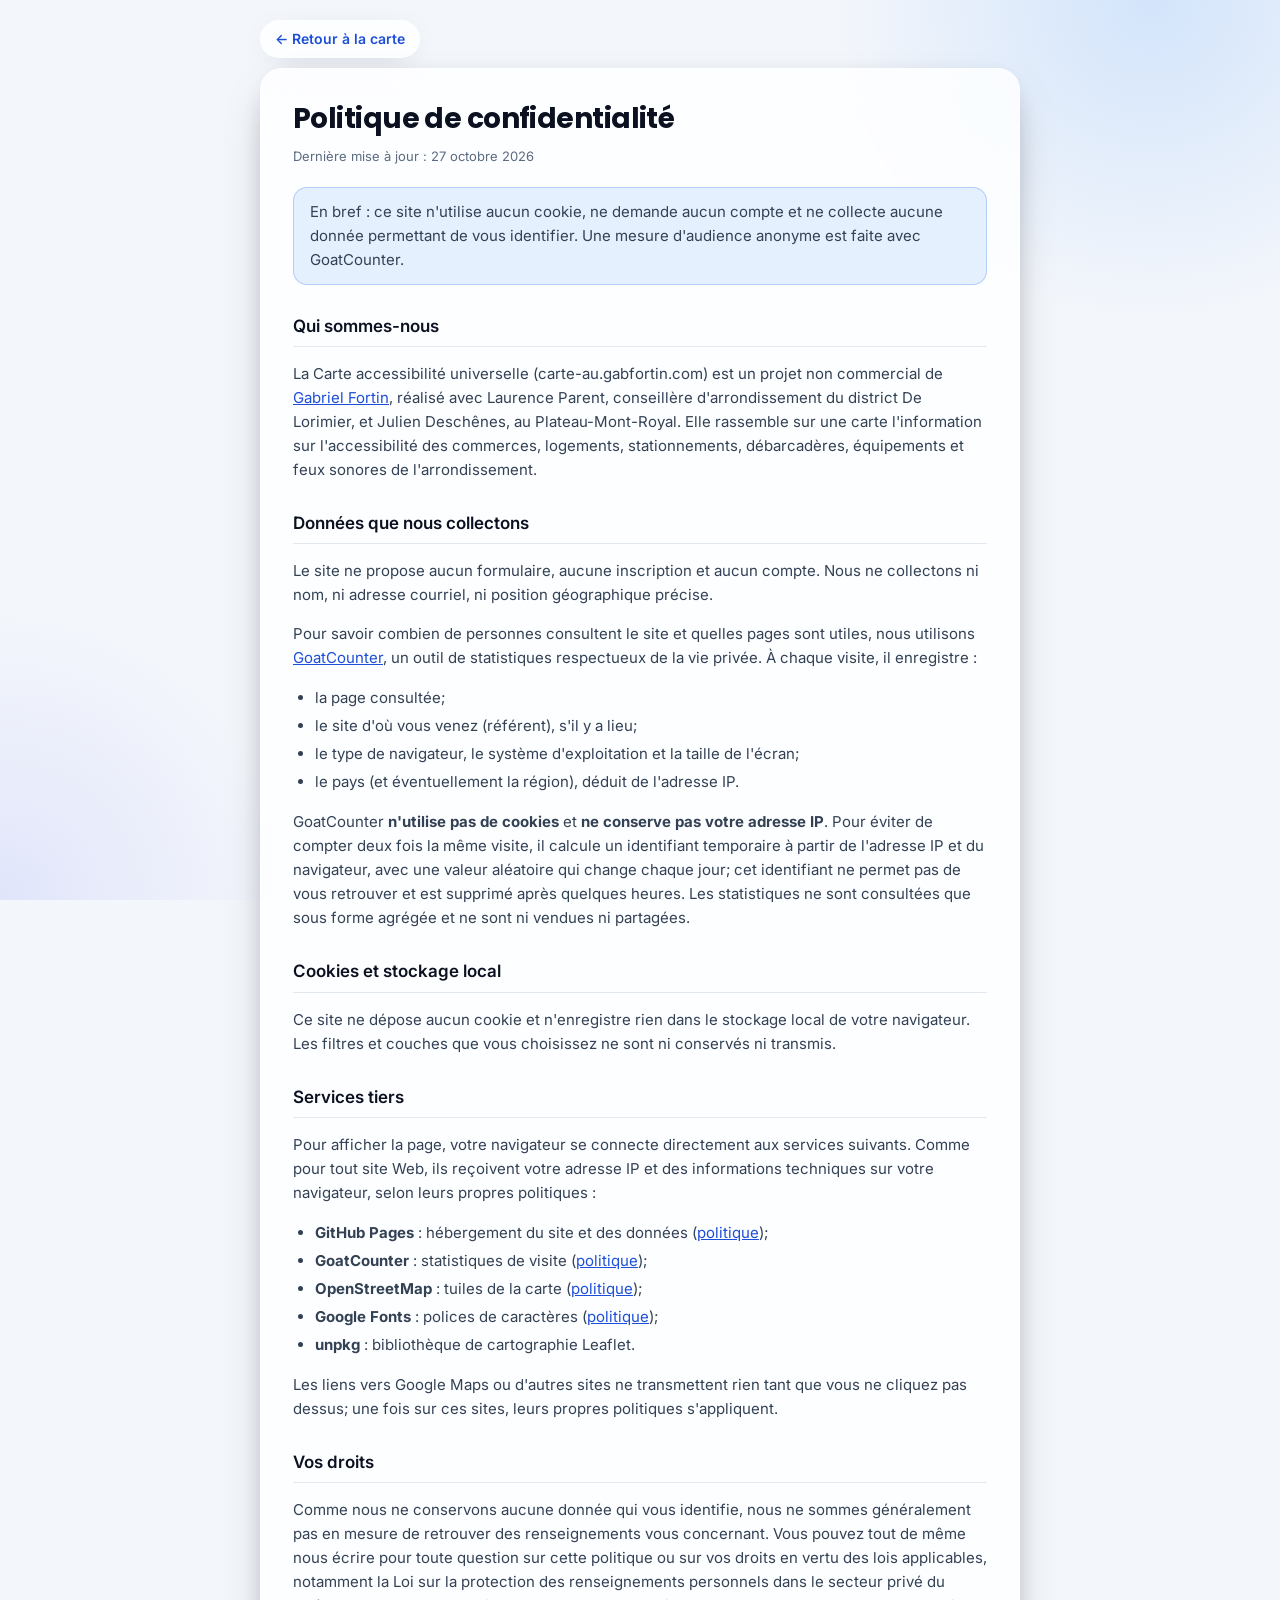
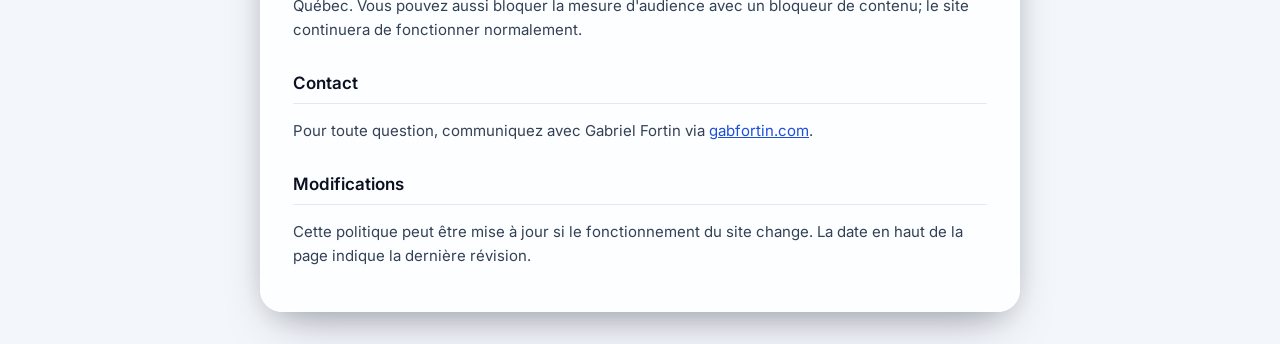
==== confidentialite.html @ c8e8d58e "v1b" ====
<!DOCTYPE html>
<html lang="fr">
<head>
  <meta charset="UTF-8">
  <meta name="viewport" content="width=device-width, initial-scale=1">
  <title>Confidentialité — Carte accessibilité universelle</title>
  <meta name="description" content="Politique de confidentialité de la Carte accessibilité universelle.">
  <meta name="author" content="Gabriel Fortin">
  <link rel="canonical" href="https://carte-au.gabfortin.com/confidentialite.html">

  <meta property="og:type" content="website">
  <meta property="og:site_name" content="Carte accessibilité universelle">
  <meta property="og:title" content="Confidentialité — Carte accessibilité universelle">
  <meta property="og:description" content="Politique de confidentialité de la Carte accessibilité universelle.">
  <meta property="og:url" content="https://carte-au.gabfortin.com/confidentialite.html">

  <link rel="icon" type="image/svg+xml" href="img/favicon.svg">
  <script>window.goatcounter = {path: function(p) { return location.host + p }}</script>
  <script data-goatcounter="https://gabfortin.goatcounter.com/count" async src="//gc.zgo.at/count.js"></script>

  <link rel="preconnect" href="https://fonts.googleapis.com">
  <link rel="preconnect" href="https://fonts.gstatic.com" crossorigin>
  <link href="https://fonts.googleapis.com/css2?family=Inter:wght@400;500;600;700&family=Poppins:wght@600;700&display=swap" rel="stylesheet">

  <style>
    * { box-sizing: border-box; }
    html { background: #f3f6fb; }
    body {
      font-family: 'Inter', -apple-system, BlinkMacSystemFont, 'Segoe UI', Roboto, sans-serif;
      -webkit-font-smoothing: antialiased;
      color: #334155;
      margin: 0;
      padding: 0 16px 32px;
      line-height: 1.6;
      background:
        radial-gradient(40vmax 40vmax at 90% 0%, rgba(96, 165, 250, 0.22), transparent 62%),
        radial-gradient(36vmax 36vmax at 0% 100%, rgba(129, 140, 248, 0.16), transparent 62%),
        #f3f6fb;
      background-attachment: fixed;
      min-height: 100vh;
    }
    .page { max-width: 760px; margin: 0 auto; }
    .back {
      display: inline-block;
      margin: 20px 0 10px;
      padding: 7px 14px;
      border-radius: 999px;
      background: rgba(255, 255, 255, 0.82);
      border: 1px solid rgba(255, 255, 255, 0.55);
      box-shadow: 0 8px 32px -12px rgba(15, 23, 42, 0.22);
      color: #1d4ed8;
      text-decoration: none;
      font-size: 14px;
      font-weight: 600;
    }
    .back:hover { text-decoration: underline; }
    .card {
      background: rgba(255, 255, 255, 0.82);
      -webkit-backdrop-filter: blur(20px) saturate(180%);
              backdrop-filter: blur(20px) saturate(180%);
      border: 1px solid rgba(255, 255, 255, 0.55);
      border-radius: 22px;
      box-shadow: 0 8px 32px -12px rgba(15, 23, 42, 0.22), 0 20px 50px -18px rgba(11, 17, 32, 0.35);
      padding: 28px 32px;
    }
    h1 {
      font-family: 'Poppins', 'Inter', sans-serif;
      color: #0b1120;
      font-size: 28px;
      font-weight: 700;
      letter-spacing: -0.02em;
      margin: 0 0 4px;
    }
    .updated { color: #5b6b80; font-size: 13px; margin: 0 0 20px; }
    h2 {
      color: #0b1120;
      font-size: 17px;
      font-weight: 600;
      margin: 28px 0 8px;
      padding-bottom: 6px;
      border-bottom: 1px solid #e2e8f0;
    }
    p, li { font-size: 15px; }
    ul { padding-left: 22px; }
    li { margin: 4px 0; }
    a { color: #1d4ed8; }
    .summary {
      background: rgba(219, 234, 254, 0.7);
      border: 1px solid rgba(37, 99, 235, 0.25);
      border-radius: 14px;
      padding: 12px 16px;
      margin: 0 0 8px;
    }
    @media (max-width: 600px) {
      .card { padding: 20px 18px; }
      h1 { font-size: 22px; }
    }
  </style>
</head>
<body>
<div class="page">
  <a class="back" href="./">← Retour à la carte</a>
  <div class="card">
    <h1>Politique de confidentialité</h1>
    <p class="updated">Dernière mise à jour : 27 octobre 2026</p>

    <p class="summary">En bref : ce site n'utilise aucun cookie, ne demande aucun compte et ne collecte aucune donnée permettant de vous identifier. Une mesure d'audience anonyme est faite avec GoatCounter.</p>

    <h2>Qui sommes-nous</h2>
    <p>La Carte accessibilité universelle (carte-au.gabfortin.com) est un projet non commercial de <a href="https://gabfortin.com" target="_blank" rel="noopener">Gabriel Fortin</a>, réalisé avec Laurence Parent, conseillère d'arrondissement du district De Lorimier, et Julien Deschênes, au Plateau-Mont-Royal. Elle rassemble sur une carte l'information sur l'accessibilité des commerces, logements, stationnements, débarcadères, équipements et feux sonores de l'arrondissement.</p>

    <h2>Données que nous collectons</h2>
    <p>Le site ne propose aucun formulaire, aucune inscription et aucun compte. Nous ne collectons ni nom, ni adresse courriel, ni position géographique précise.</p>
    <p>Pour savoir combien de personnes consultent le site et quelles pages sont utiles, nous utilisons <a href="https://www.goatcounter.com" target="_blank" rel="noopener">GoatCounter</a>, un outil de statistiques respectueux de la vie privée. À chaque visite, il enregistre :</p>
    <ul>
      <li>la page consultée;</li>
      <li>le site d'où vous venez (référent), s'il y a lieu;</li>
      <li>le type de navigateur, le système d'exploitation et la taille de l'écran;</li>
      <li>le pays (et éventuellement la région), déduit de l'adresse IP.</li>
    </ul>
    <p>GoatCounter <strong>n'utilise pas de cookies</strong> et <strong>ne conserve pas votre adresse IP</strong>. Pour éviter de compter deux fois la même visite, il calcule un identifiant temporaire à partir de l'adresse IP et du navigateur, avec une valeur aléatoire qui change chaque jour; cet identifiant ne permet pas de vous retrouver et est supprimé après quelques heures. Les statistiques ne sont consultées que sous forme agrégée et ne sont ni vendues ni partagées.</p>

    <h2>Cookies et stockage local</h2>
    <p>Ce site ne dépose aucun cookie et n'enregistre rien dans le stockage local de votre navigateur. Les filtres et couches que vous choisissez ne sont ni conservés ni transmis.</p>

    <h2>Services tiers</h2>
    <p>Pour afficher la page, votre navigateur se connecte directement aux services suivants. Comme pour tout site Web, ils reçoivent votre adresse IP et des informations techniques sur votre navigateur, selon leurs propres politiques :</p>
    <ul>
      <li><strong>GitHub Pages</strong> : hébergement du site et des données (<a href="https://docs.github.com/fr/site-policy/privacy-policies/github-general-privacy-statement" target="_blank" rel="noopener">politique</a>);</li>
      <li><strong>GoatCounter</strong> : statistiques de visite (<a href="https://www.goatcounter.com/help/privacy" target="_blank" rel="noopener">politique</a>);</li>
      <li><strong>OpenStreetMap</strong> : tuiles de la carte (<a href="https://osmfoundation.org/wiki/Privacy_Policy" target="_blank" rel="noopener">politique</a>);</li>
      <li><strong>Google Fonts</strong> : polices de caractères (<a href="https://policies.google.com/privacy?hl=fr" target="_blank" rel="noopener">politique</a>);</li>
      <li><strong>unpkg</strong> : bibliothèque de cartographie Leaflet.</li>
    </ul>
    <p>Les liens vers Google Maps ou d'autres sites ne transmettent rien tant que vous ne cliquez pas dessus; une fois sur ces sites, leurs propres politiques s'appliquent.</p>

    <h2>Vos droits</h2>
    <p>Comme nous ne conservons aucune donnée qui vous identifie, nous ne sommes généralement pas en mesure de retrouver des renseignements vous concernant. Vous pouvez tout de même nous écrire pour toute question sur cette politique ou sur vos droits en vertu des lois applicables, notamment la Loi sur la protection des renseignements personnels dans le secteur privé du Québec. Vous pouvez aussi bloquer la mesure d'audience avec un bloqueur de contenu; le site continuera de fonctionner normalement.</p>

    <h2>Contact</h2>
    <p>Pour toute question, communiquez avec Gabriel Fortin via <a href="https://gabfortin.com" target="_blank" rel="noopener">gabfortin.com</a>.</p>

    <h2>Modifications</h2>
    <p>Cette politique peut être mise à jour si le fonctionnement du site change. La date en haut de la page indique la dernière révision.</p>
  </div>
</div>
</body>
</html>
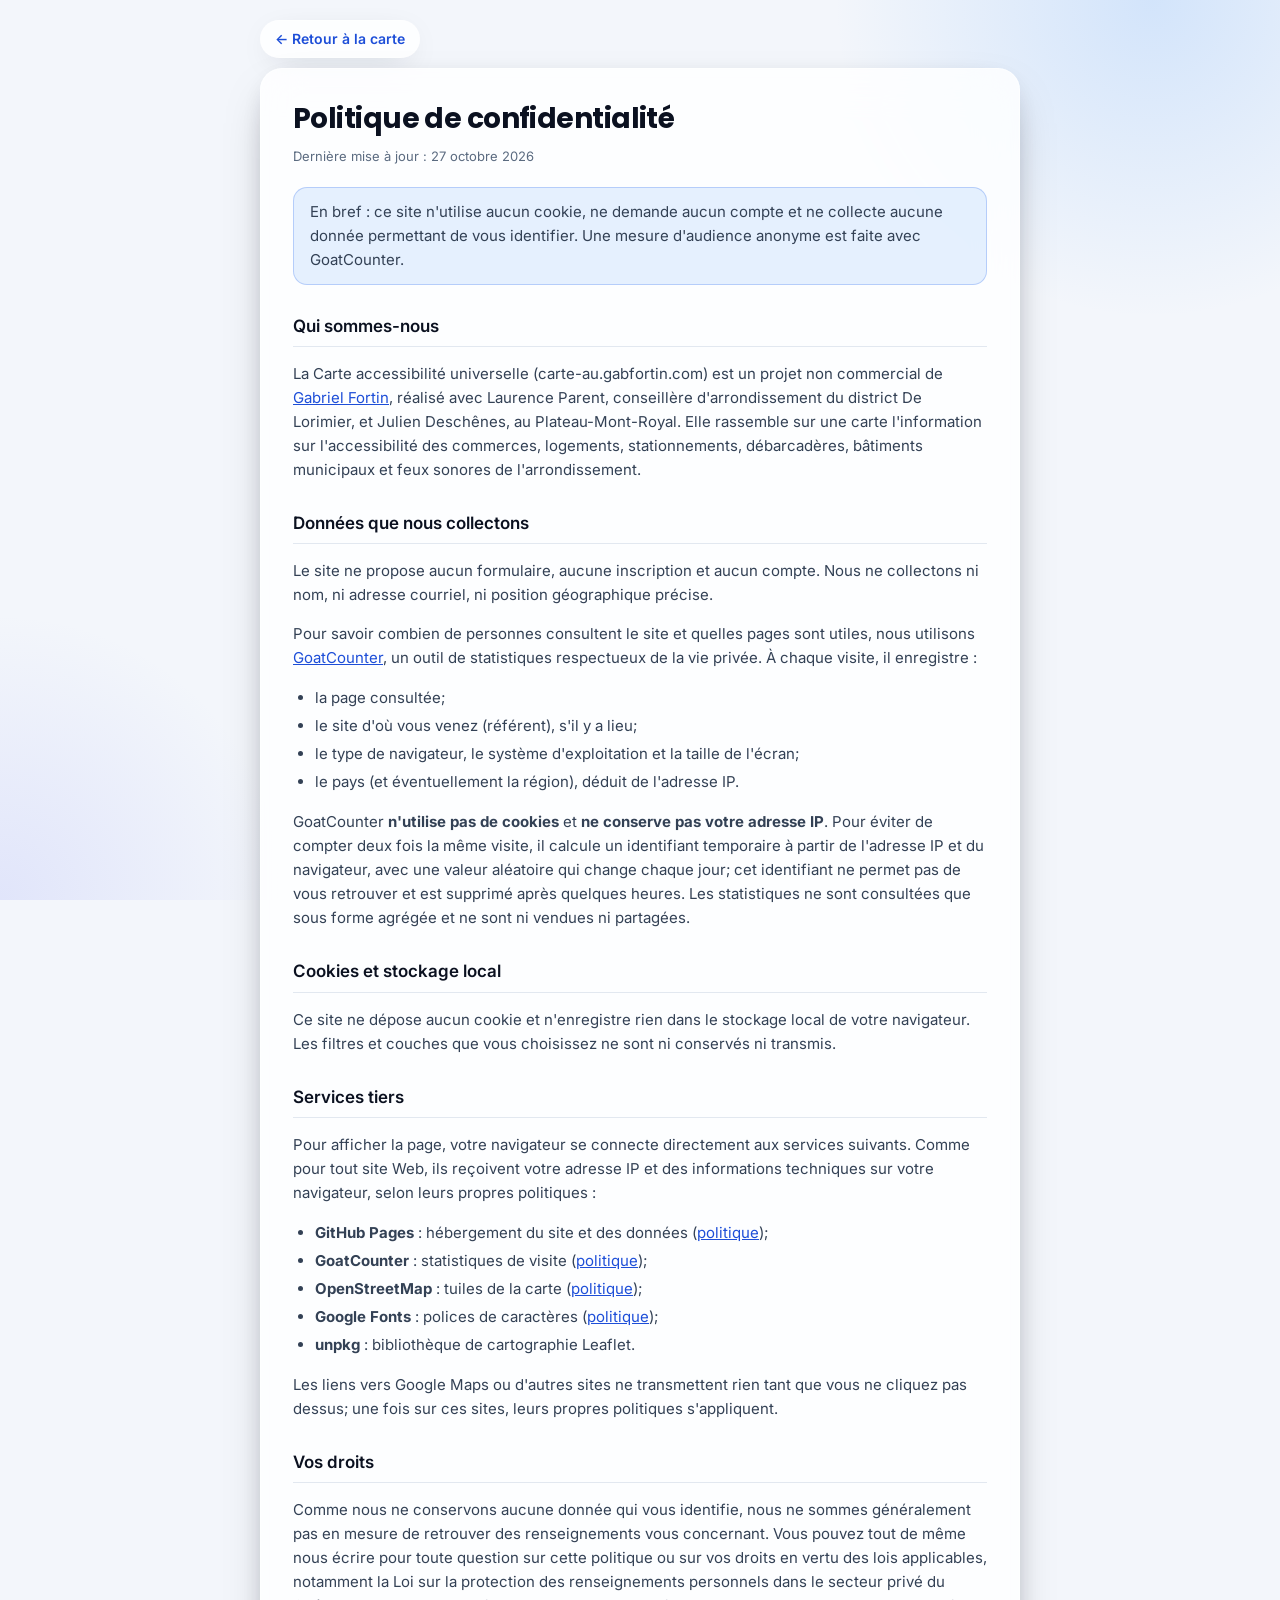
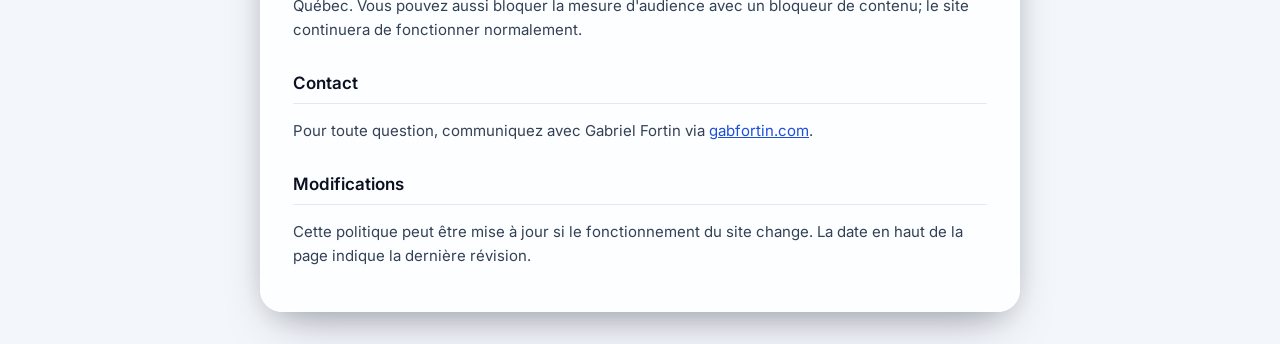
==== commit 977fe18c: "Minor update" ====
--- a/confidentialite.html
+++ b/confidentialite.html
@@ -107,7 +107,7 @@
     <p class="summary">En bref : ce site n'utilise aucun cookie, ne demande aucun compte et ne collecte aucune donnée permettant de vous identifier. Une mesure d'audience anonyme est faite avec GoatCounter.</p>
 
     <h2>Qui sommes-nous</h2>
-    <p>La Carte accessibilité universelle (carte-au.gabfortin.com) est un projet non commercial de <a href="https://gabfortin.com" target="_blank" rel="noopener">Gabriel Fortin</a>, réalisé avec Laurence Parent, conseillère d'arrondissement du district De Lorimier, et Julien Deschênes, au Plateau-Mont-Royal. Elle rassemble sur une carte l'information sur l'accessibilité des commerces, logements, stationnements, débarcadères, équipements et feux sonores de l'arrondissement.</p>
+    <p>La Carte accessibilité universelle (carte-au.gabfortin.com) est un projet non commercial de <a href="https://gabfortin.com" target="_blank" rel="noopener">Gabriel Fortin</a>, réalisé avec Laurence Parent, conseillère d'arrondissement du district De Lorimier, et Julien Deschênes, au Plateau-Mont-Royal. Elle rassemble sur une carte l'information sur l'accessibilité des commerces, logements, stationnements, débarcadères, bâtiments municipaux et feux sonores de l'arrondissement.</p>
 
     <h2>Données que nous collectons</h2>
     <p>Le site ne propose aucun formulaire, aucune inscription et aucun compte. Nous ne collectons ni nom, ni adresse courriel, ni position géographique précise.</p>
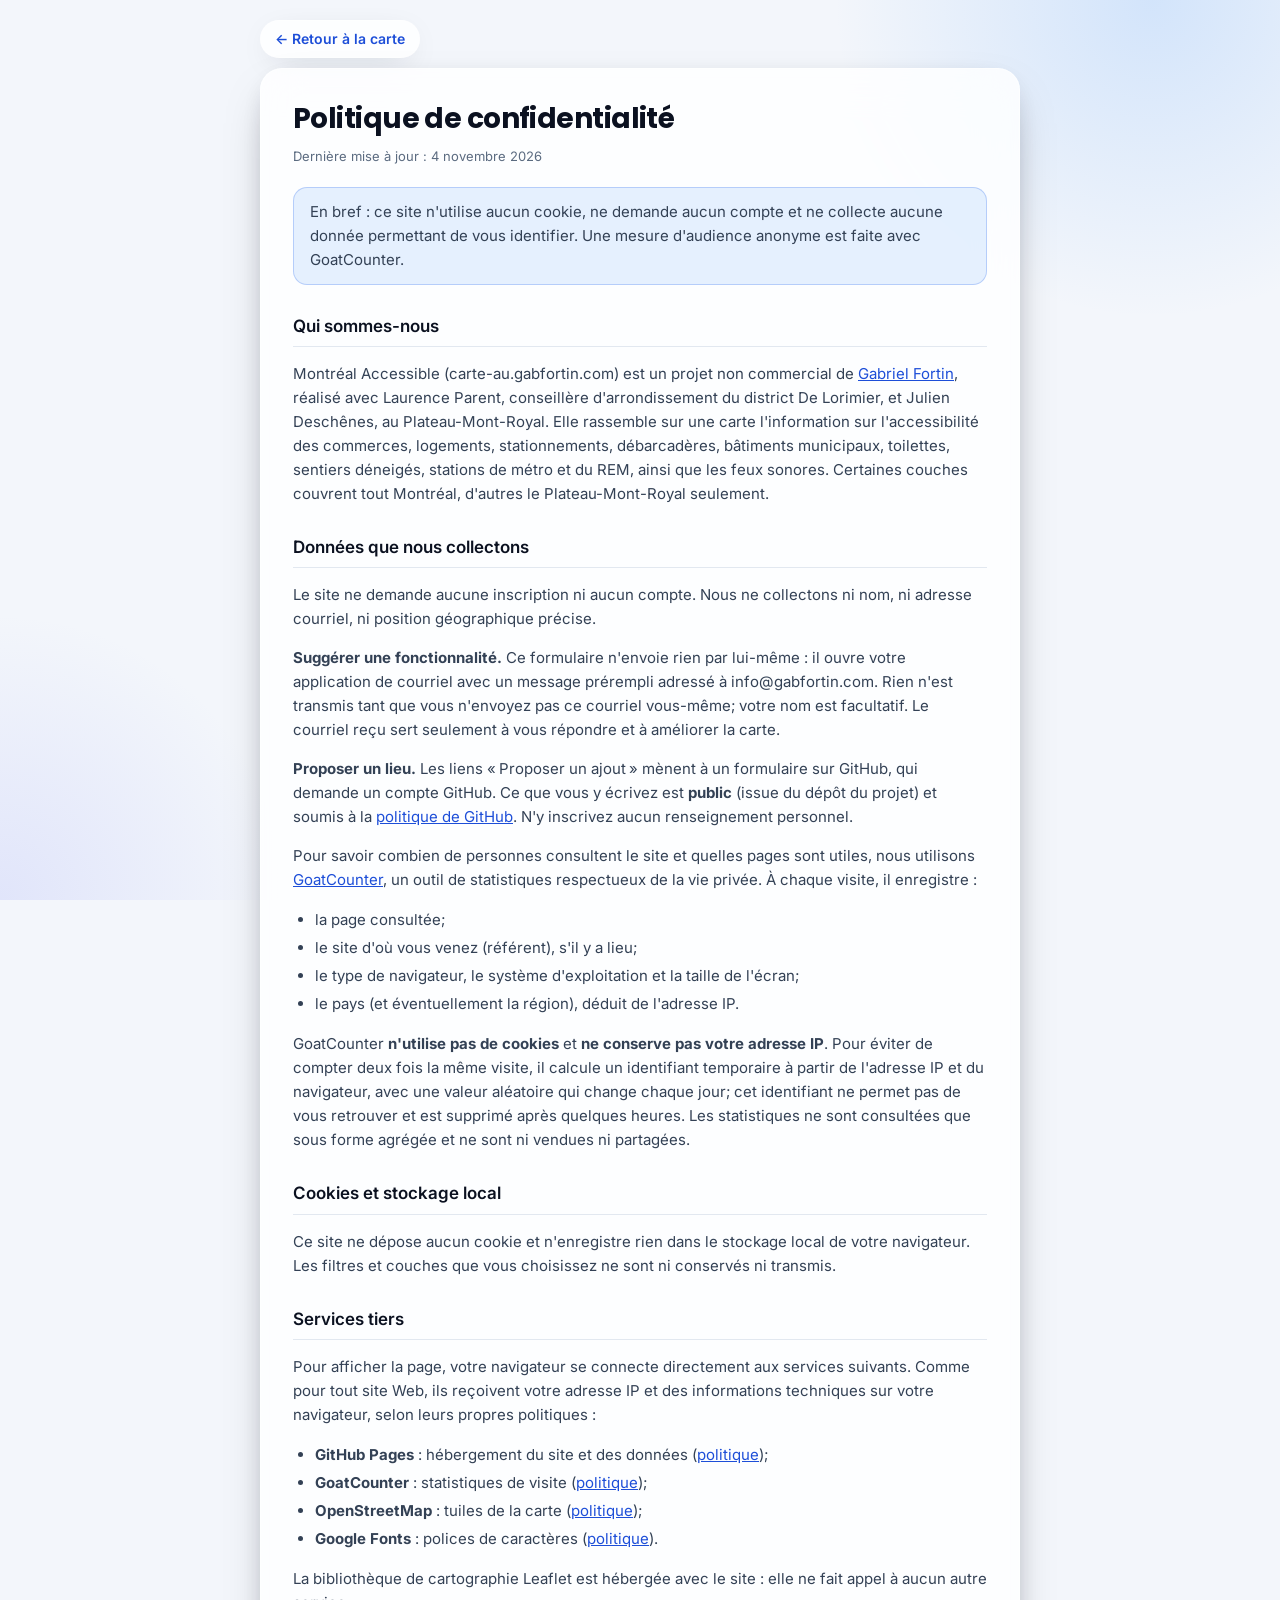
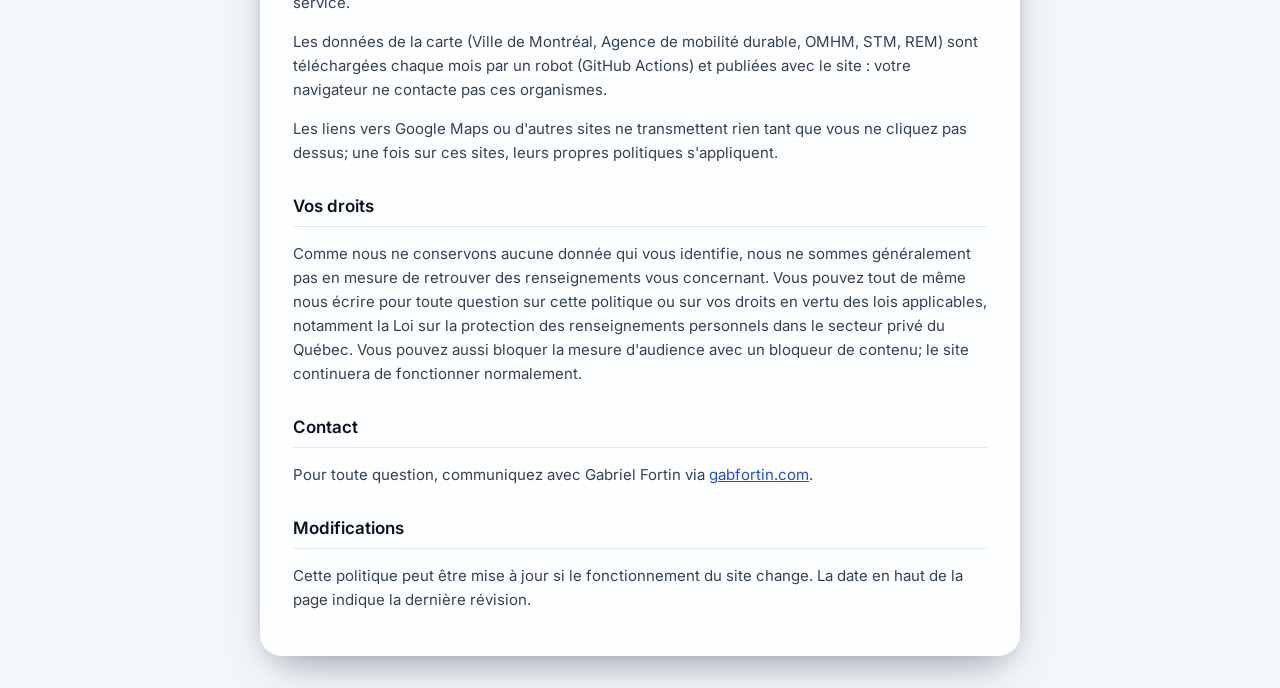
==== commit aa7e437a: "Correctifs majeurs" ====
--- a/confidentialite.html
+++ b/confidentialite.html
@@ -3,17 +3,19 @@
 <head>
   <meta charset="UTF-8">
   <meta name="viewport" content="width=device-width, initial-scale=1">
-  <title>Confidentialité — Carte accessibilité universelle</title>
-  <meta name="description" content="Politique de confidentialité de la Carte accessibilité universelle.">
+  <title>Confidentialité — Montréal Accessible</title>
+  <meta name="description" content="Politique de confidentialité de Montréal Accessible, la carte de l'accessibilité universelle à Montréal : aucun cookie, aucun compte, mesure d'audience anonyme.">
   <meta name="author" content="Gabriel Fortin">
   <link rel="canonical" href="https://carte-au.gabfortin.com/confidentialite.html">
 
   <meta property="og:type" content="website">
-  <meta property="og:site_name" content="Carte accessibilité universelle">
-  <meta property="og:title" content="Confidentialité — Carte accessibilité universelle">
-  <meta property="og:description" content="Politique de confidentialité de la Carte accessibilité universelle.">
+  <meta property="og:site_name" content="Montréal Accessible">
+  <meta property="og:title" content="Confidentialité — Montréal Accessible">
+  <meta property="og:description" content="Politique de confidentialité de Montréal Accessible, la carte de l'accessibilité universelle à Montréal : aucun cookie, aucun compte, mesure d'audience anonyme.">
   <meta property="og:url" content="https://carte-au.gabfortin.com/confidentialite.html">
 
+  <meta name="theme-color" content="#f3f6fb" media="(prefers-color-scheme: light)">
+  <meta name="theme-color" content="#0b1310" media="(prefers-color-scheme: dark)">
   <link rel="icon" type="image/svg+xml" href="img/favicon.svg">
   <script>window.goatcounter = {path: function(p) { return location.host + p }}</script>
   <script data-goatcounter="https://gabfortin.goatcounter.com/count" async src="//gc.zgo.at/count.js"></script>
@@ -95,6 +97,29 @@
       .card { padding: 20px 18px; }
       h1 { font-size: 22px; }
     }
+    /* Mode sombre : valeurs du dashboard verre (voir css/style.css) */
+    @media (prefers-color-scheme: dark) {
+      :root { color-scheme: dark; }
+      html { background: #0b1310; }
+      body {
+        color: #b4c4bb;
+        background:
+          radial-gradient(40vmax 40vmax at 90% 0%, rgba(96, 165, 250, 0.10), transparent 62%),
+          radial-gradient(36vmax 36vmax at 0% 100%, rgba(129, 140, 248, 0.08), transparent 62%),
+          #0b1310;
+        background-attachment: fixed;
+      }
+      .back, .card {
+        background: rgba(34, 45, 40, 0.82);
+        border-color: rgba(255, 255, 255, 0.08);
+        box-shadow: 0 1px 1px rgba(0, 0, 0, 0.2), 0 24px 60px -16px rgba(0, 0, 0, 0.6);
+      }
+      .back, a { color: #93c5fd; }
+      h1, h2, strong { color: #e4eee8; }
+      .updated { color: #8b9d94; }
+      h2 { border-bottom-color: rgba(255, 255, 255, 0.08); }
+      .summary { background: rgba(37, 99, 235, 0.16); border-color: rgba(147, 197, 253, 0.25); }
+    }
   </style>
 </head>
 <body>
@@ -102,16 +127,18 @@
   <a class="back" href="./">← Retour à la carte</a>
   <div class="card">
     <h1>Politique de confidentialité</h1>
-    <p class="updated">Dernière mise à jour : 27 octobre 2026</p>
+    <p class="updated">Dernière mise à jour : 4 novembre 2026</p>
 
-    <p class="summary">En bref : ce site n'utilise aucun cookie, ne demande aucun compte et ne collecte aucune donnée permettant de vous identifier. Une mesure d'audience anonyme est faite avec GoatCounter.</p>
+    <p class="summary">En bref : ce site n'utilise aucun cookie, ne demande aucun compte et ne collecte aucune donnée permettant de vous identifier. Une mesure d'audience anonyme est faite avec GoatCounter.</p>
 
     <h2>Qui sommes-nous</h2>
-    <p>La Carte accessibilité universelle (carte-au.gabfortin.com) est un projet non commercial de <a href="https://gabfortin.com" target="_blank" rel="noopener">Gabriel Fortin</a>, réalisé avec Laurence Parent, conseillère d'arrondissement du district De Lorimier, et Julien Deschênes, au Plateau-Mont-Royal. Elle rassemble sur une carte l'information sur l'accessibilité des commerces, logements, stationnements, débarcadères, bâtiments municipaux et feux sonores de l'arrondissement.</p>
+    <p>Montréal Accessible (carte-au.gabfortin.com) est un projet non commercial de <a href="https://gabfortin.com" target="_blank" rel="noopener">Gabriel Fortin</a>, réalisé avec Laurence Parent, conseillère d'arrondissement du district De Lorimier, et Julien Deschênes, au Plateau-Mont-Royal. Elle rassemble sur une carte l'information sur l'accessibilité des commerces, logements, stationnements, débarcadères, bâtiments municipaux, toilettes, sentiers déneigés, stations de métro et du REM, ainsi que les feux sonores. Certaines couches couvrent tout Montréal, d'autres le Plateau-Mont-Royal seulement.</p>
 
     <h2>Données que nous collectons</h2>
-    <p>Le site ne propose aucun formulaire, aucune inscription et aucun compte. Nous ne collectons ni nom, ni adresse courriel, ni position géographique précise.</p>
-    <p>Pour savoir combien de personnes consultent le site et quelles pages sont utiles, nous utilisons <a href="https://www.goatcounter.com" target="_blank" rel="noopener">GoatCounter</a>, un outil de statistiques respectueux de la vie privée. À chaque visite, il enregistre :</p>
+    <p>Le site ne demande aucune inscription ni aucun compte. Nous ne collectons ni nom, ni adresse courriel, ni position géographique précise.</p>
+    <p><strong>Suggérer une fonctionnalité.</strong> Ce formulaire n'envoie rien par lui-même : il ouvre votre application de courriel avec un message prérempli adressé à info@gabfortin.com. Rien n'est transmis tant que vous n'envoyez pas ce courriel vous-même; votre nom est facultatif. Le courriel reçu sert seulement à vous répondre et à améliorer la carte.</p>
+    <p><strong>Proposer un lieu.</strong> Les liens « Proposer un ajout » mènent à un formulaire sur GitHub, qui demande un compte GitHub. Ce que vous y écrivez est <strong>public</strong> (issue du dépôt du projet) et soumis à la <a href="https://docs.github.com/fr/site-policy/privacy-policies/github-general-privacy-statement" target="_blank" rel="noopener">politique de GitHub</a>. N'y inscrivez aucun renseignement personnel.</p>
+    <p>Pour savoir combien de personnes consultent le site et quelles pages sont utiles, nous utilisons <a href="https://www.goatcounter.com" target="_blank" rel="noopener">GoatCounter</a>, un outil de statistiques respectueux de la vie privée. À chaque visite, il enregistre :</p>
     <ul>
       <li>la page consultée;</li>
       <li>le site d'où vous venez (référent), s'il y a lieu;</li>
@@ -124,14 +151,15 @@
     <p>Ce site ne dépose aucun cookie et n'enregistre rien dans le stockage local de votre navigateur. Les filtres et couches que vous choisissez ne sont ni conservés ni transmis.</p>
 
     <h2>Services tiers</h2>
-    <p>Pour afficher la page, votre navigateur se connecte directement aux services suivants. Comme pour tout site Web, ils reçoivent votre adresse IP et des informations techniques sur votre navigateur, selon leurs propres politiques :</p>
+    <p>Pour afficher la page, votre navigateur se connecte directement aux services suivants. Comme pour tout site Web, ils reçoivent votre adresse IP et des informations techniques sur votre navigateur, selon leurs propres politiques :</p>
     <ul>
       <li><strong>GitHub Pages</strong> : hébergement du site et des données (<a href="https://docs.github.com/fr/site-policy/privacy-policies/github-general-privacy-statement" target="_blank" rel="noopener">politique</a>);</li>
       <li><strong>GoatCounter</strong> : statistiques de visite (<a href="https://www.goatcounter.com/help/privacy" target="_blank" rel="noopener">politique</a>);</li>
       <li><strong>OpenStreetMap</strong> : tuiles de la carte (<a href="https://osmfoundation.org/wiki/Privacy_Policy" target="_blank" rel="noopener">politique</a>);</li>
-      <li><strong>Google Fonts</strong> : polices de caractères (<a href="https://policies.google.com/privacy?hl=fr" target="_blank" rel="noopener">politique</a>);</li>
-      <li><strong>unpkg</strong> : bibliothèque de cartographie Leaflet.</li>
+      <li><strong>Google Fonts</strong> : polices de caractères (<a href="https://policies.google.com/privacy?hl=fr" target="_blank" rel="noopener">politique</a>).</li>
     </ul>
+    <p>La bibliothèque de cartographie Leaflet est hébergée avec le site : elle ne fait appel à aucun autre service.</p>
+    <p>Les données de la carte (Ville de Montréal, Agence de mobilité durable, OMHM, STM, REM) sont téléchargées chaque mois par un robot (GitHub Actions) et publiées avec le site : votre navigateur ne contacte pas ces organismes.</p>
     <p>Les liens vers Google Maps ou d'autres sites ne transmettent rien tant que vous ne cliquez pas dessus; une fois sur ces sites, leurs propres politiques s'appliquent.</p>
 
     <h2>Vos droits</h2>
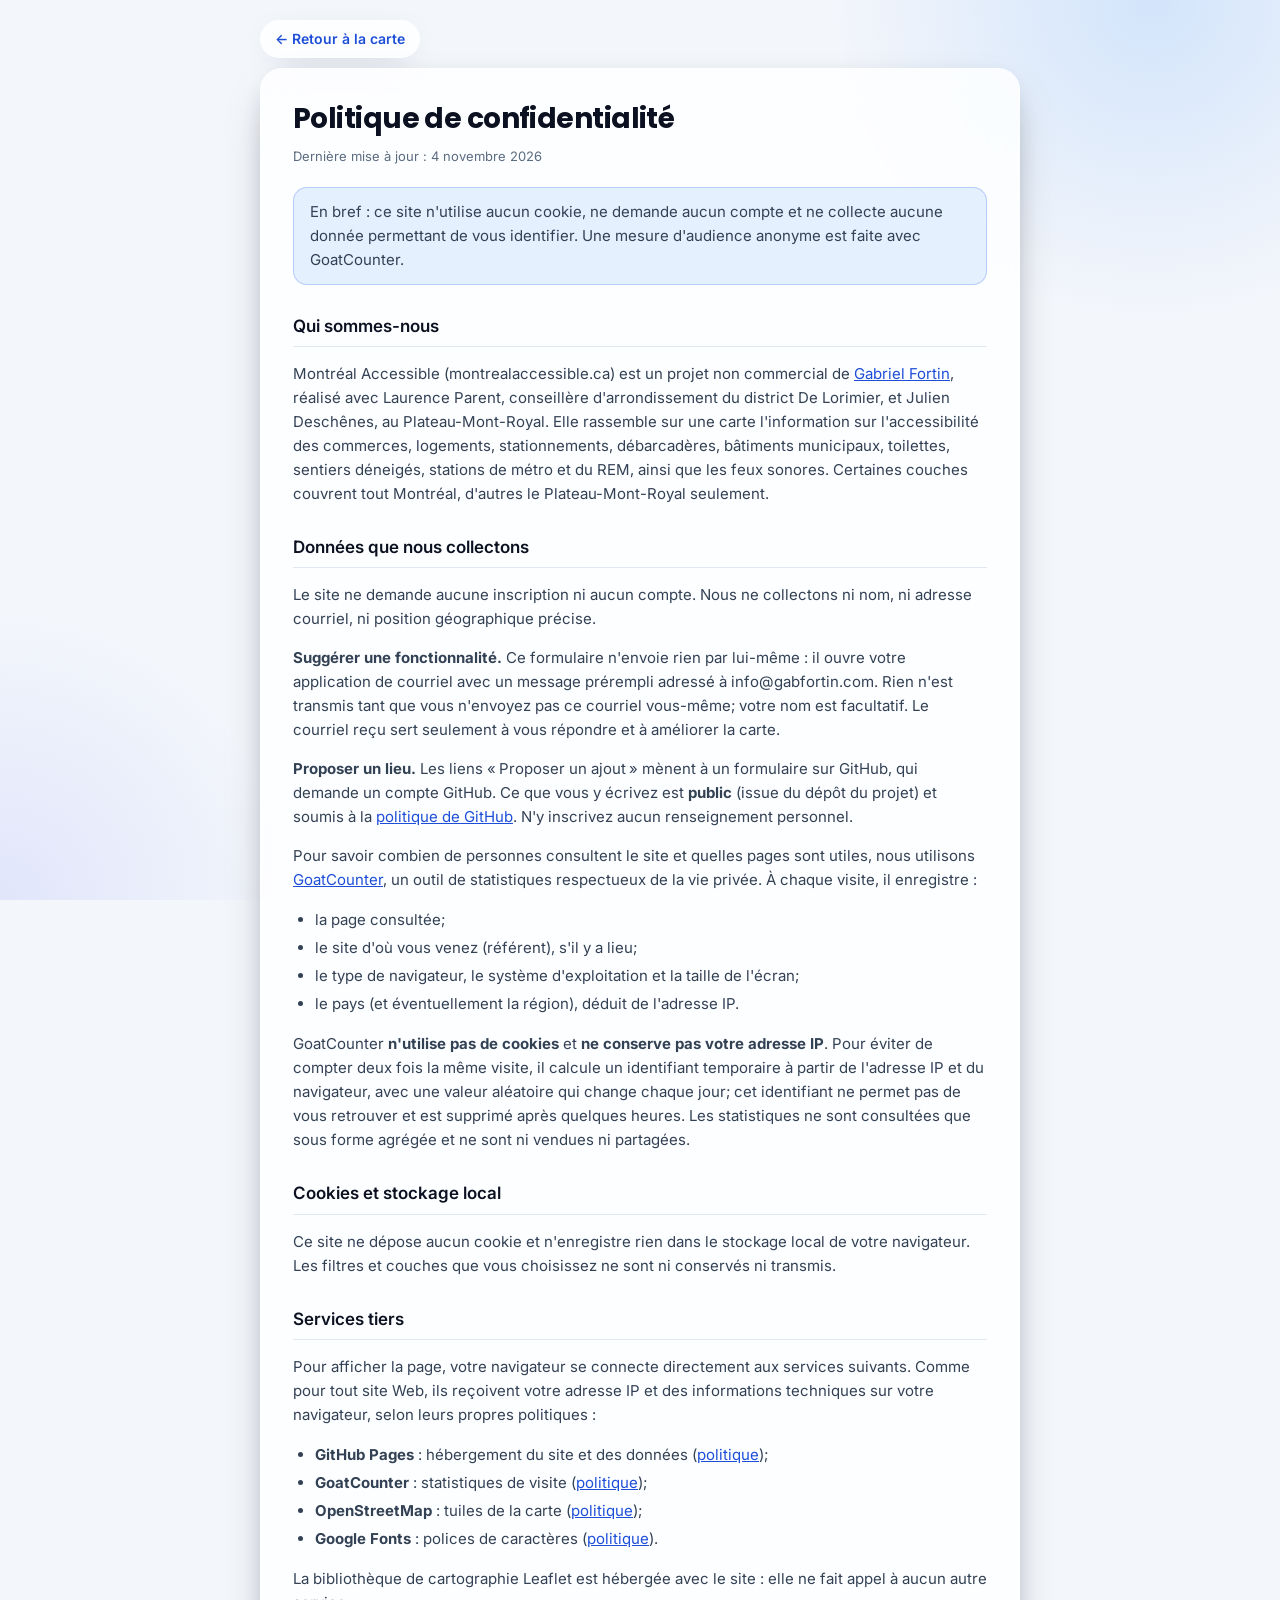
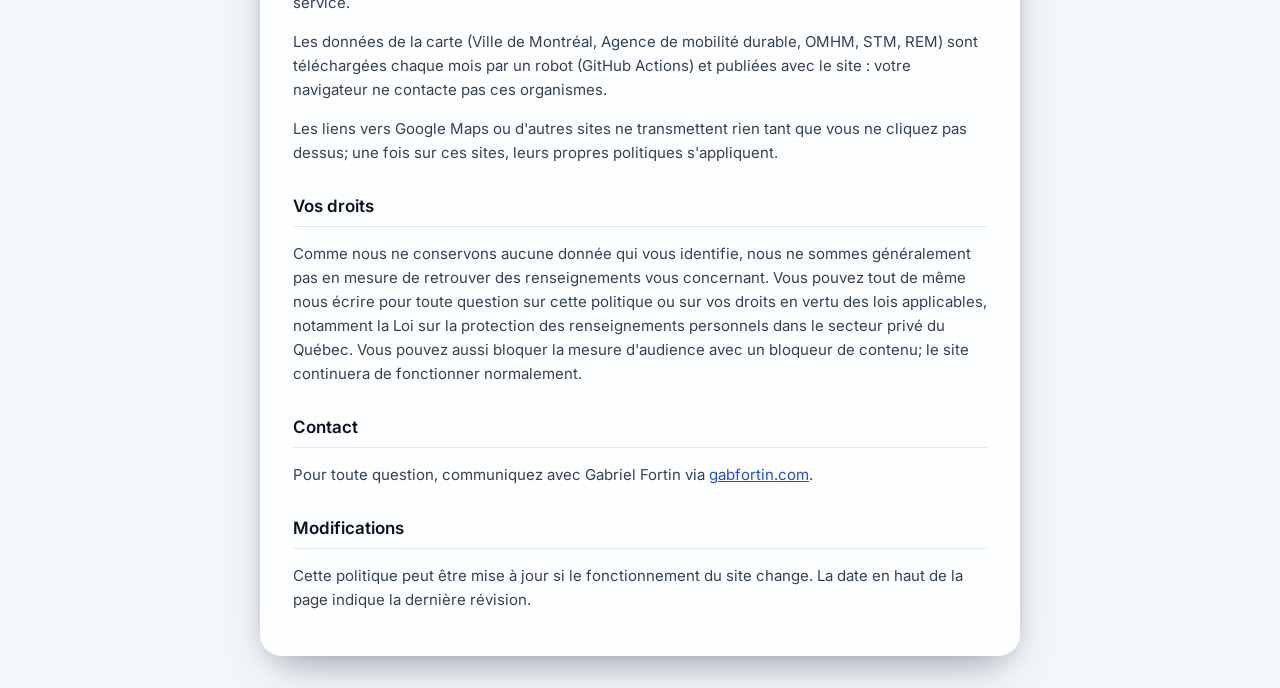
==== commit 98a068df: "update domain" ====
--- a/confidentialite.html
+++ b/confidentialite.html
@@ -6,13 +6,13 @@
   <title>Confidentialité — Montréal Accessible</title>
   <meta name="description" content="Politique de confidentialité de Montréal Accessible, la carte de l'accessibilité universelle à Montréal : aucun cookie, aucun compte, mesure d'audience anonyme.">
   <meta name="author" content="Gabriel Fortin">
-  <link rel="canonical" href="https://carte-au.gabfortin.com/confidentialite.html">
+  <link rel="canonical" href="https://montrealaccessible.ca/confidentialite.html">
 
   <meta property="og:type" content="website">
   <meta property="og:site_name" content="Montréal Accessible">
   <meta property="og:title" content="Confidentialité — Montréal Accessible">
   <meta property="og:description" content="Politique de confidentialité de Montréal Accessible, la carte de l'accessibilité universelle à Montréal : aucun cookie, aucun compte, mesure d'audience anonyme.">
-  <meta property="og:url" content="https://carte-au.gabfortin.com/confidentialite.html">
+  <meta property="og:url" content="https://montrealaccessible.ca/confidentialite.html">
 
   <meta name="theme-color" content="#f3f6fb" media="(prefers-color-scheme: light)">
   <meta name="theme-color" content="#0b1310" media="(prefers-color-scheme: dark)">
@@ -132,7 +132,7 @@
     <p class="summary">En bref : ce site n'utilise aucun cookie, ne demande aucun compte et ne collecte aucune donnée permettant de vous identifier. Une mesure d'audience anonyme est faite avec GoatCounter.</p>
 
     <h2>Qui sommes-nous</h2>
-    <p>Montréal Accessible (carte-au.gabfortin.com) est un projet non commercial de <a href="https://gabfortin.com" target="_blank" rel="noopener">Gabriel Fortin</a>, réalisé avec Laurence Parent, conseillère d'arrondissement du district De Lorimier, et Julien Deschênes, au Plateau-Mont-Royal. Elle rassemble sur une carte l'information sur l'accessibilité des commerces, logements, stationnements, débarcadères, bâtiments municipaux, toilettes, sentiers déneigés, stations de métro et du REM, ainsi que les feux sonores. Certaines couches couvrent tout Montréal, d'autres le Plateau-Mont-Royal seulement.</p>
+    <p>Montréal Accessible (montrealaccessible.ca) est un projet non commercial de <a href="https://gabfortin.com" target="_blank" rel="noopener">Gabriel Fortin</a>, réalisé avec Laurence Parent, conseillère d'arrondissement du district De Lorimier, et Julien Deschênes, au Plateau-Mont-Royal. Elle rassemble sur une carte l'information sur l'accessibilité des commerces, logements, stationnements, débarcadères, bâtiments municipaux, toilettes, sentiers déneigés, stations de métro et du REM, ainsi que les feux sonores. Certaines couches couvrent tout Montréal, d'autres le Plateau-Mont-Royal seulement.</p>
 
     <h2>Données que nous collectons</h2>
     <p>Le site ne demande aucune inscription ni aucun compte. Nous ne collectons ni nom, ni adresse courriel, ni position géographique précise.</p>
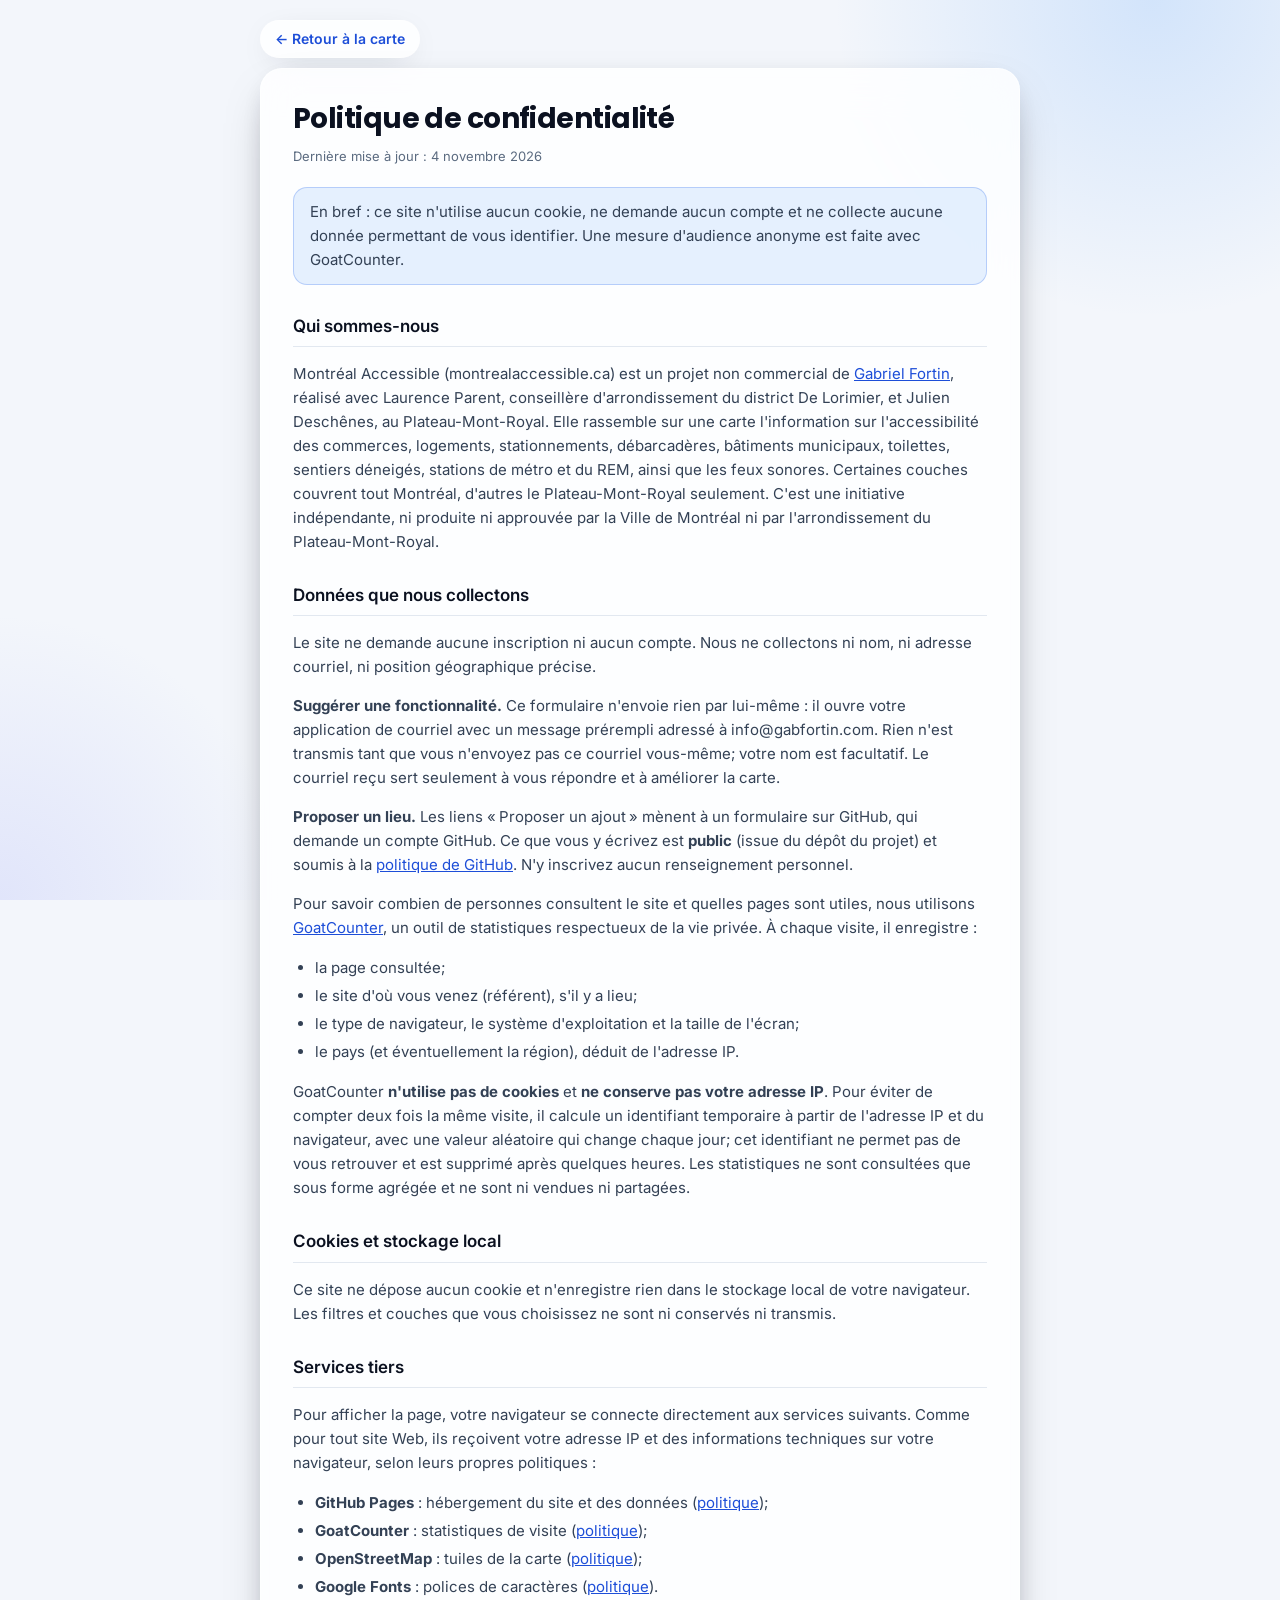
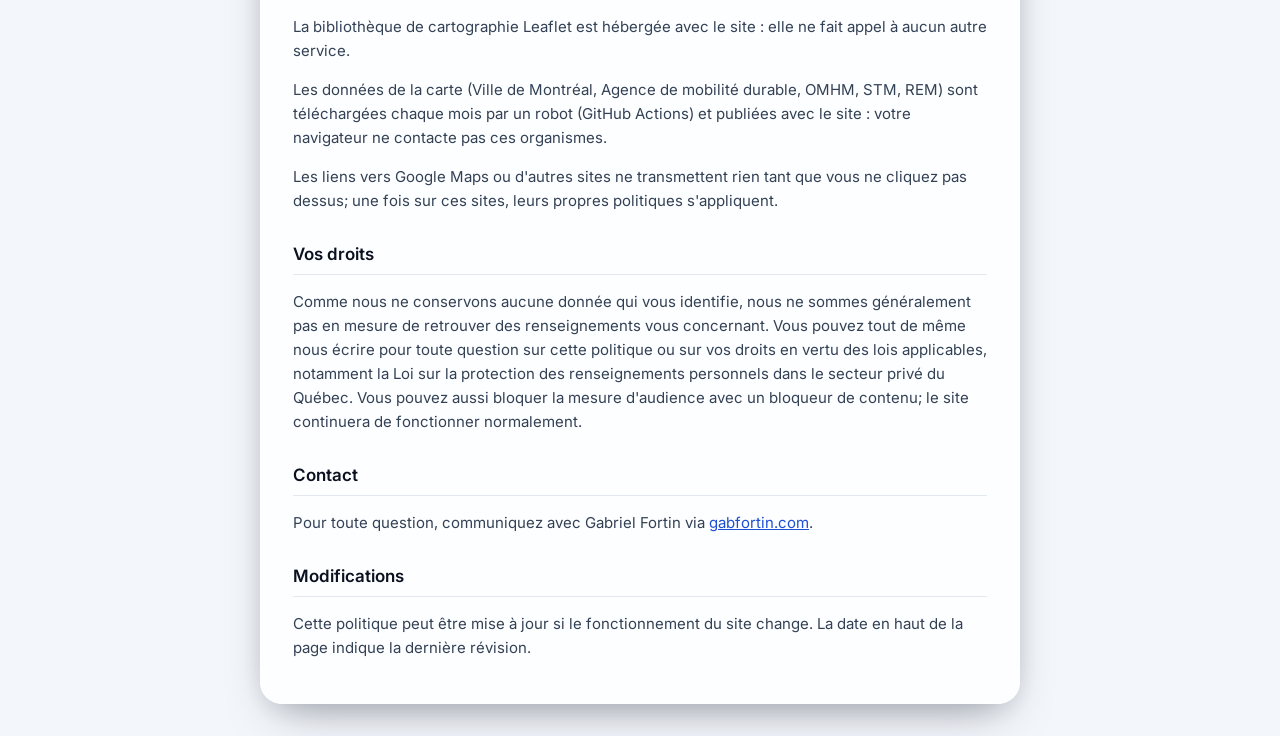
==== commit 387b43dd: "Minor updats" ====
--- a/confidentialite.html
+++ b/confidentialite.html
@@ -132,7 +132,7 @@
     <p class="summary">En bref : ce site n'utilise aucun cookie, ne demande aucun compte et ne collecte aucune donnée permettant de vous identifier. Une mesure d'audience anonyme est faite avec GoatCounter.</p>
 
     <h2>Qui sommes-nous</h2>
-    <p>Montréal Accessible (montrealaccessible.ca) est un projet non commercial de <a href="https://gabfortin.com" target="_blank" rel="noopener">Gabriel Fortin</a>, réalisé avec Laurence Parent, conseillère d'arrondissement du district De Lorimier, et Julien Deschênes, au Plateau-Mont-Royal. Elle rassemble sur une carte l'information sur l'accessibilité des commerces, logements, stationnements, débarcadères, bâtiments municipaux, toilettes, sentiers déneigés, stations de métro et du REM, ainsi que les feux sonores. Certaines couches couvrent tout Montréal, d'autres le Plateau-Mont-Royal seulement.</p>
+    <p>Montréal Accessible (montrealaccessible.ca) est un projet non commercial de <a href="https://gabfortin.com" target="_blank" rel="noopener">Gabriel Fortin</a>, réalisé avec Laurence Parent, conseillère d'arrondissement du district De Lorimier, et Julien Deschênes, au Plateau-Mont-Royal. Elle rassemble sur une carte l'information sur l'accessibilité des commerces, logements, stationnements, débarcadères, bâtiments municipaux, toilettes, sentiers déneigés, stations de métro et du REM, ainsi que les feux sonores. Certaines couches couvrent tout Montréal, d'autres le Plateau-Mont-Royal seulement. C'est une initiative indépendante, ni produite ni approuvée par la Ville de Montréal ni par l'arrondissement du Plateau-Mont-Royal.</p>
 
     <h2>Données que nous collectons</h2>
     <p>Le site ne demande aucune inscription ni aucun compte. Nous ne collectons ni nom, ni adresse courriel, ni position géographique précise.</p>
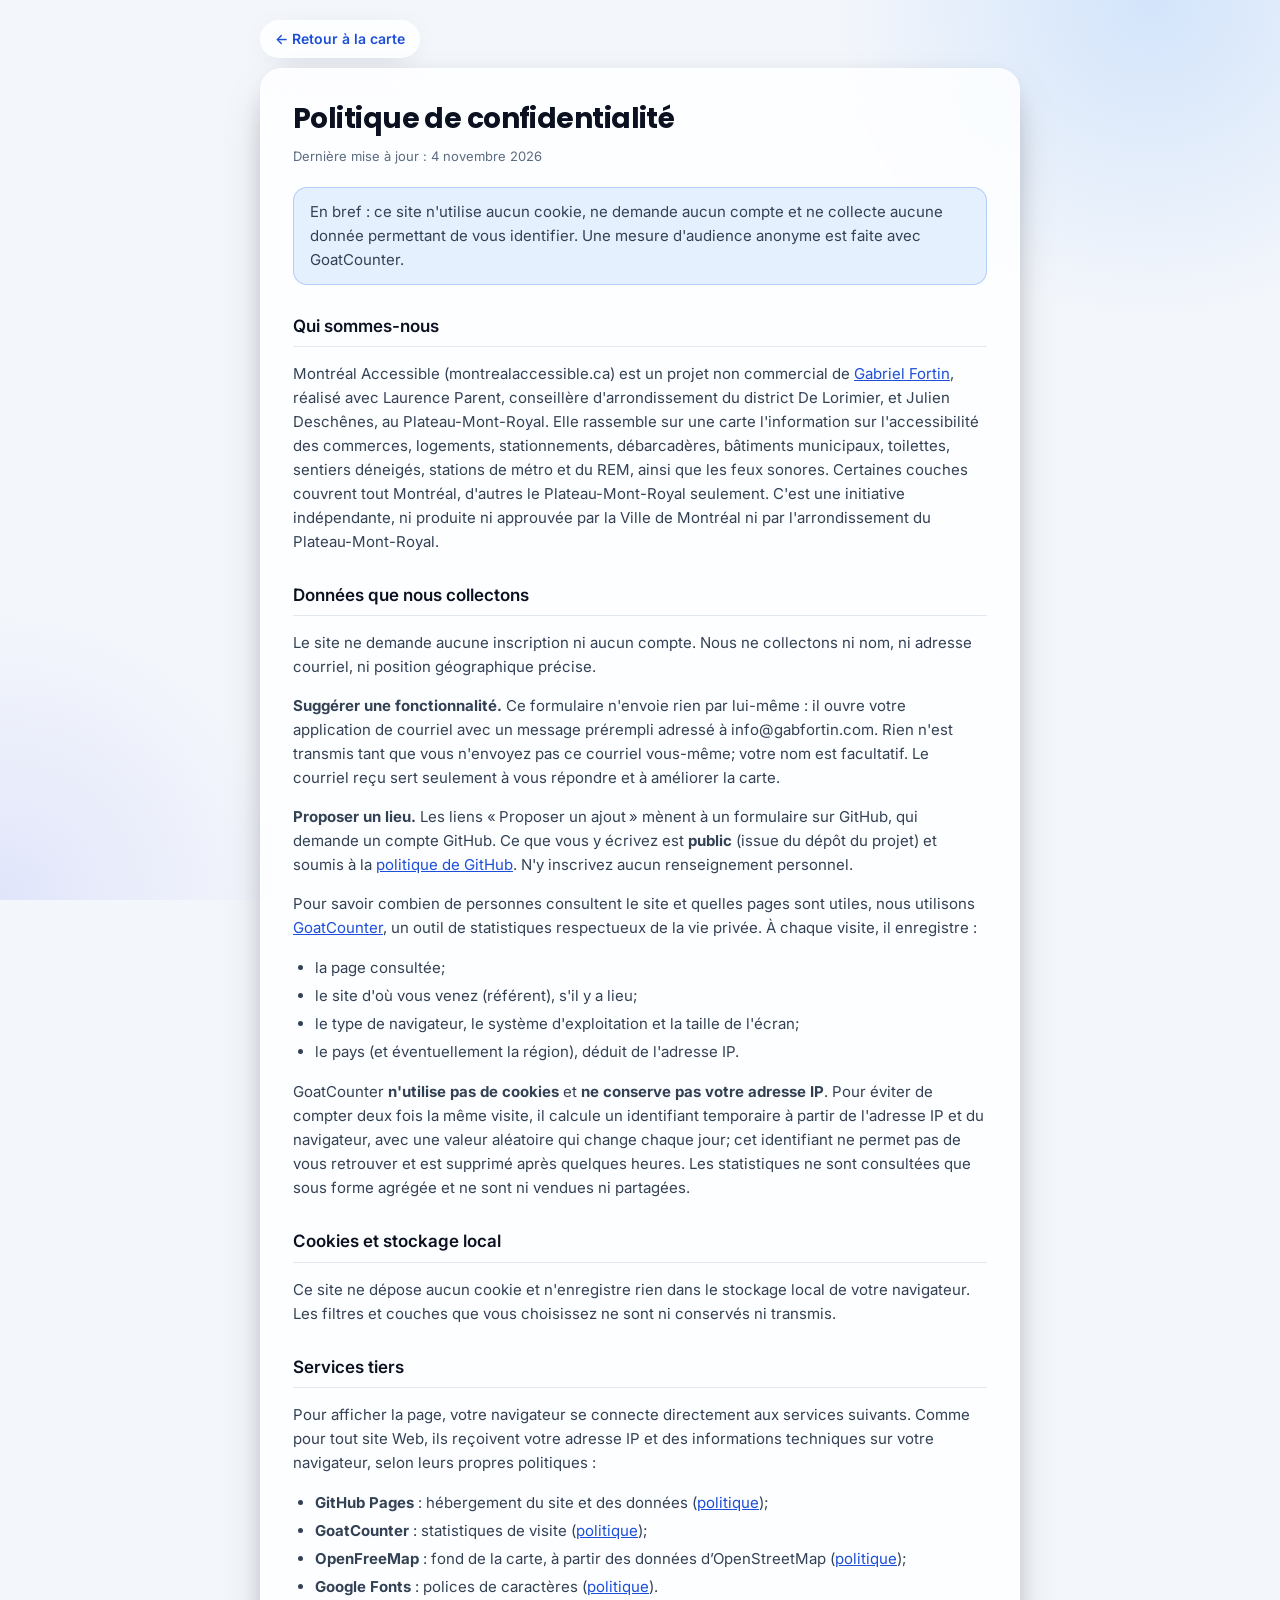
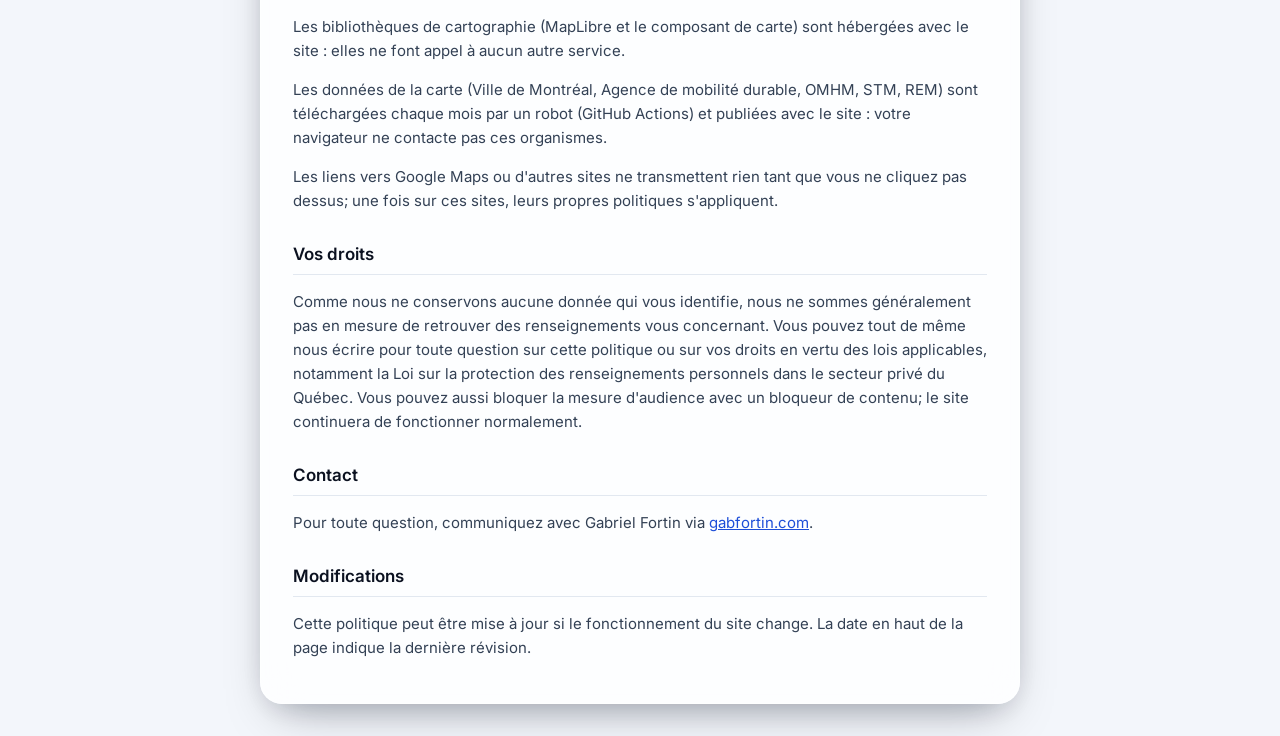
==== commit ab98f53f: "Cartes : composant commun MapLibre + OpenFreeMap au lieu de Leaflet Les tuiles de tile.openstreetmap" ====
--- a/confidentialite.html
+++ b/confidentialite.html
@@ -155,10 +155,10 @@
     <ul>
       <li><strong>GitHub Pages</strong> : hébergement du site et des données (<a href="https://docs.github.com/fr/site-policy/privacy-policies/github-general-privacy-statement" target="_blank" rel="noopener">politique</a>);</li>
       <li><strong>GoatCounter</strong> : statistiques de visite (<a href="https://www.goatcounter.com/help/privacy" target="_blank" rel="noopener">politique</a>);</li>
-      <li><strong>OpenStreetMap</strong> : tuiles de la carte (<a href="https://osmfoundation.org/wiki/Privacy_Policy" target="_blank" rel="noopener">politique</a>);</li>
+      <li><strong>OpenFreeMap</strong> : fond de la carte, à partir des données d’OpenStreetMap (<a href="https://openfreemap.org/privacy/" target="_blank" rel="noopener">politique</a>);</li>
       <li><strong>Google Fonts</strong> : polices de caractères (<a href="https://policies.google.com/privacy?hl=fr" target="_blank" rel="noopener">politique</a>).</li>
     </ul>
-    <p>La bibliothèque de cartographie Leaflet est hébergée avec le site : elle ne fait appel à aucun autre service.</p>
+    <p>Les bibliothèques de cartographie (MapLibre et le composant de carte) sont hébergées avec le site : elles ne font appel à aucun autre service.</p>
     <p>Les données de la carte (Ville de Montréal, Agence de mobilité durable, OMHM, STM, REM) sont téléchargées chaque mois par un robot (GitHub Actions) et publiées avec le site : votre navigateur ne contacte pas ces organismes.</p>
     <p>Les liens vers Google Maps ou d'autres sites ne transmettent rien tant que vous ne cliquez pas dessus; une fois sur ces sites, leurs propres politiques s'appliquent.</p>
 
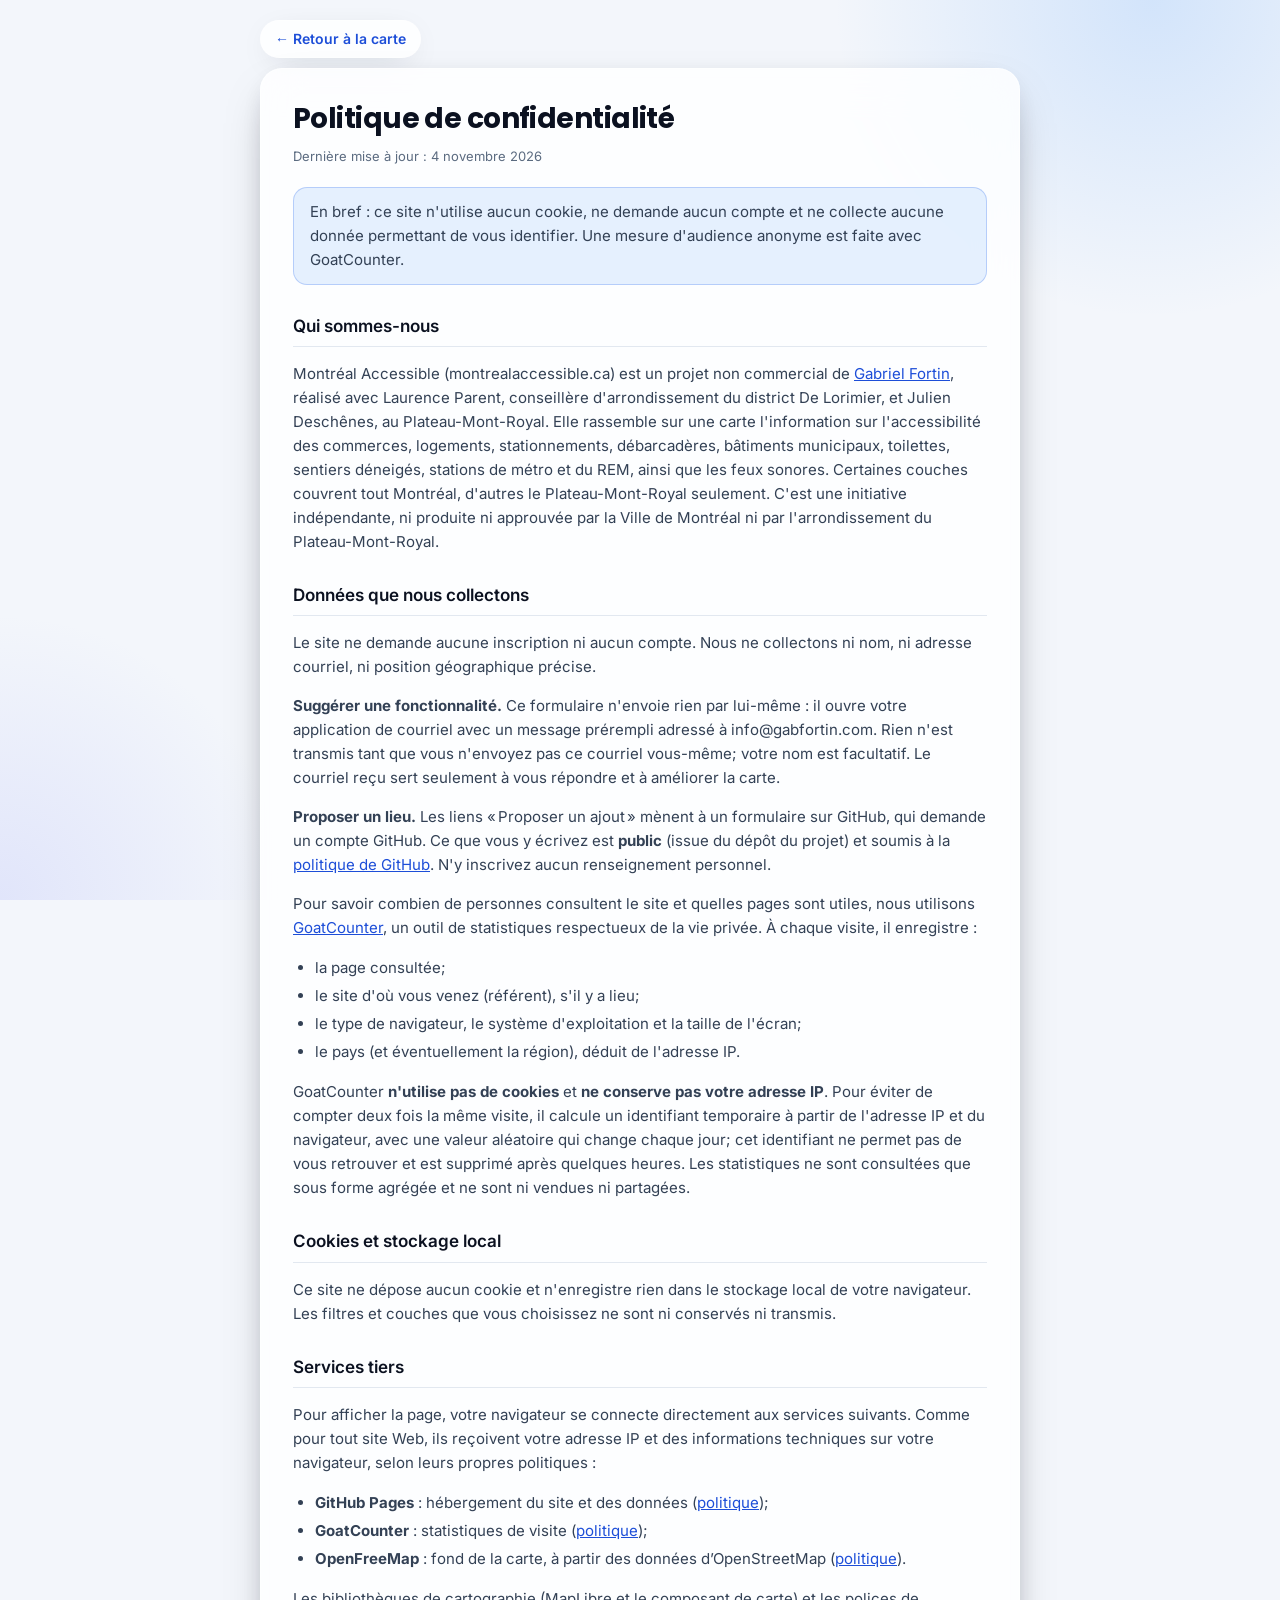
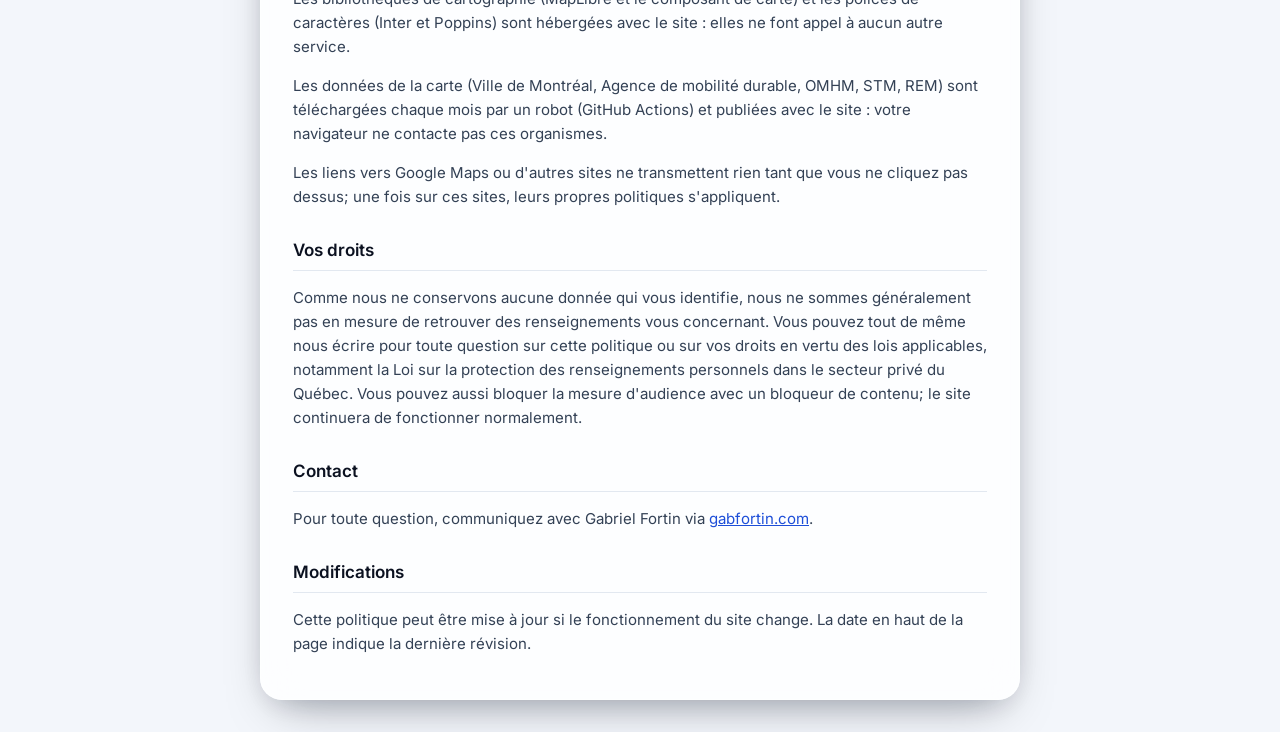
==== commit 59db4820: "Polices hébergées, stamp_assets commun, animation d'attente - Inter et Poppins hébergées (fonts/), p" ====
--- a/confidentialite.html
+++ b/confidentialite.html
@@ -20,9 +20,7 @@
   <script>window.goatcounter = {path: function(p) { return location.host + p }}</script>
   <script data-goatcounter="https://gabfortin.goatcounter.com/count" async src="//gc.zgo.at/count.js"></script>
 
-  <link rel="preconnect" href="https://fonts.googleapis.com">
-  <link rel="preconnect" href="https://fonts.gstatic.com" crossorigin>
-  <link href="https://fonts.googleapis.com/css2?family=Inter:wght@400;500;600;700&family=Poppins:wght@600;700&display=swap" rel="stylesheet">
+  <link rel="stylesheet" href="fonts/polices.css">
 
   <style>
     * { box-sizing: border-box; }
@@ -155,10 +153,9 @@
     <ul>
       <li><strong>GitHub Pages</strong> : hébergement du site et des données (<a href="https://docs.github.com/fr/site-policy/privacy-policies/github-general-privacy-statement" target="_blank" rel="noopener">politique</a>);</li>
       <li><strong>GoatCounter</strong> : statistiques de visite (<a href="https://www.goatcounter.com/help/privacy" target="_blank" rel="noopener">politique</a>);</li>
-      <li><strong>OpenFreeMap</strong> : fond de la carte, à partir des données d’OpenStreetMap (<a href="https://openfreemap.org/privacy/" target="_blank" rel="noopener">politique</a>);</li>
-      <li><strong>Google Fonts</strong> : polices de caractères (<a href="https://policies.google.com/privacy?hl=fr" target="_blank" rel="noopener">politique</a>).</li>
+      <li><strong>OpenFreeMap</strong> : fond de la carte, à partir des données d’OpenStreetMap (<a href="https://openfreemap.org/privacy/" target="_blank" rel="noopener">politique</a>).</li>
     </ul>
-    <p>Les bibliothèques de cartographie (MapLibre et le composant de carte) sont hébergées avec le site : elles ne font appel à aucun autre service.</p>
+    <p>Les bibliothèques de cartographie (MapLibre et le composant de carte) et les polices de caractères (Inter et Poppins) sont hébergées avec le site : elles ne font appel à aucun autre service.</p>
     <p>Les données de la carte (Ville de Montréal, Agence de mobilité durable, OMHM, STM, REM) sont téléchargées chaque mois par un robot (GitHub Actions) et publiées avec le site : votre navigateur ne contacte pas ces organismes.</p>
     <p>Les liens vers Google Maps ou d'autres sites ne transmettent rien tant que vous ne cliquez pas dessus; une fois sur ces sites, leurs propres politiques s'appliquent.</p>
 
--- a/fonts/polices.css
+++ b/fonts/polices.css
@@ -0,0 +1,34 @@
+/* ═══════════════════════════════════════════════════════════════════════════
+   Polices hébergées sur le site : Inter (variable, 100 à 900) et Poppins
+   (600, 700). Remplace Google Fonts : aucune requête vers un tiers, donc
+   rien à déclarer dans la page de confidentialité pour les polices.
+
+   Modèle unique : ~/Developer/outils/communs/polices/polices.css. Copier ce
+   fichier DANS le dossier des polices du site (fonts/), à côté des .woff2 :
+   les url() sont relatives à ce fichier. Ne pas modifier la copie d'un site :
+   changer le modèle, puis python3 ~/Developer/outils/recopier_communs.py --appliquer
+
+   Utilisation : <link rel="stylesheet" href="fonts/polices.css"> avant les
+   feuilles du site (ou @import url("../fonts/polices.css") en tête d'une
+   feuille). Le navigateur ne télécharge une police que si la page s'en sert.
+   Licences : OFL-Inter.txt, OFL-Poppins.txt.
+   ═══════════════════════════════════════════════════════════════════════════ */
+
+@font-face {
+  font-family: 'Inter'; font-style: normal; font-display: swap; font-weight: 100 900;
+  src: url('inter-latin-ext.woff2') format('woff2');
+  unicode-range: U+0100-02AF,U+0304,U+0308,U+0329,U+1E00-1E9F,U+1EF2-1EFF,U+2020,U+20A0-20AB,U+20AD-20C0,U+2113,U+2C60-2C7F,U+A720-A7FF;
+}
+@font-face {
+  font-family: 'Inter'; font-style: normal; font-display: swap; font-weight: 100 900;
+  src: url('inter-latin.woff2') format('woff2');
+  unicode-range: U+0000-00FF,U+0131,U+0152-0153,U+02BB-02BC,U+02C6,U+02DA,U+02DC,U+0304,U+0308,U+0329,U+2000-206F,U+2074,U+20AC,U+2122,U+2191,U+2193,U+2212,U+2215,U+FEFF,U+FFFD;
+}
+@font-face {
+  font-family: 'Poppins'; font-style: normal; font-display: swap; font-weight: 600;
+  src: url('poppins-600-latin.woff2') format('woff2');
+}
+@font-face {
+  font-family: 'Poppins'; font-style: normal; font-display: swap; font-weight: 700;
+  src: url('poppins-700-latin.woff2') format('woff2');
+}
